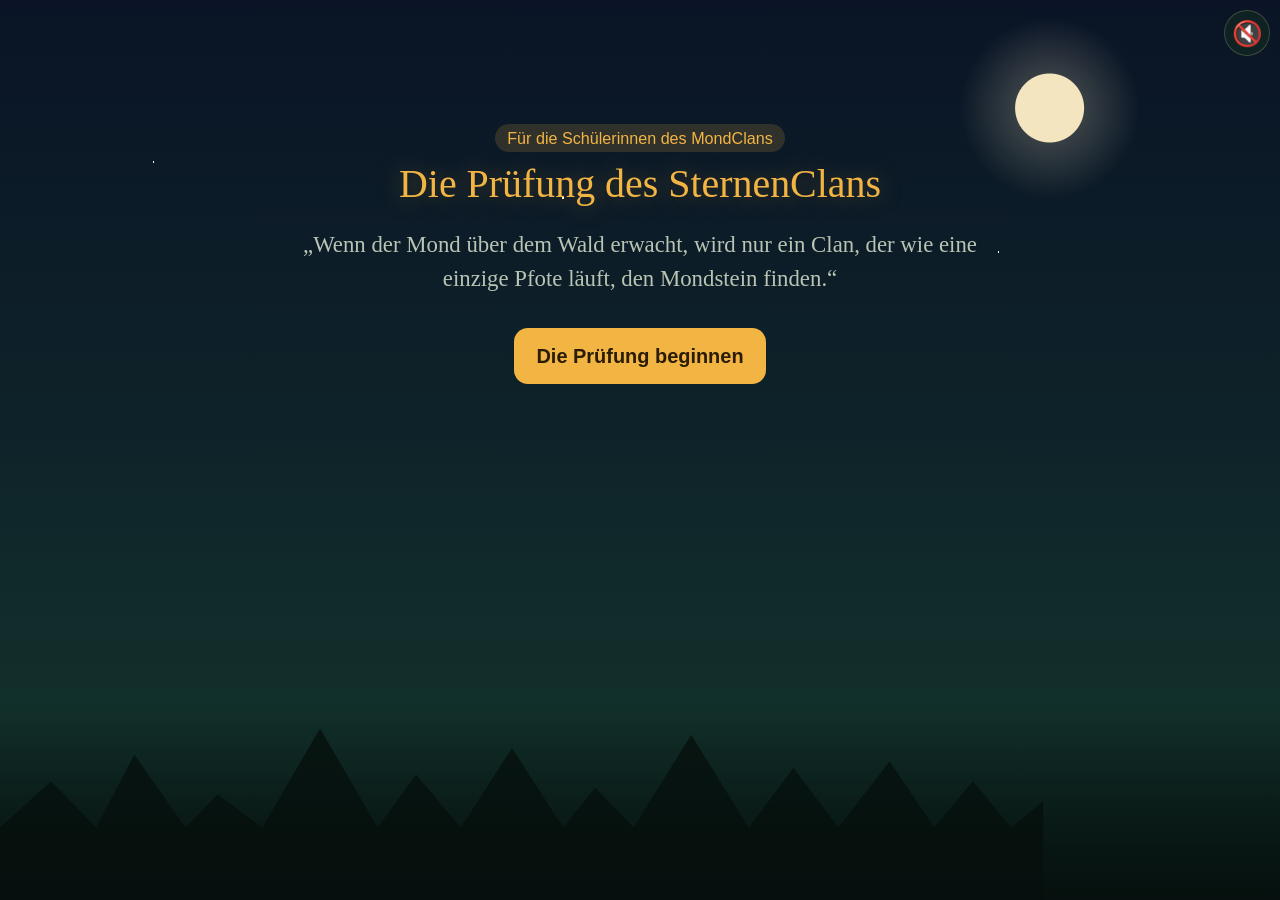
==== index.html @ c68325c2 "Die Prüfung des SternenClans – Schnitzeljagd-Web-App Co-Authored-By: Claude Opus 5.5 <noreply@anthro" ====
<!doctype html>
<html lang="de">
<head>
  <meta charset="utf-8">
  <meta name="robots" content="noindex, nofollow">
  <meta name="viewport" content="width=device-width, initial-scale=1, viewport-fit=cover">
  <meta name="theme-color" content="#0b1a1f">
  <meta name="apple-mobile-web-app-capable" content="yes">
  <title>Prüfung des SternenClans</title>
  <link rel="manifest" href="manifest.webmanifest">
  <link rel="icon" href="icon.svg" type="image/svg+xml">
  <link rel="apple-touch-icon" href="icon.svg">
  <link rel="stylesheet" href="css/style.css">
</head>
<body>
  <div class="sky" aria-hidden="true"></div>
  <button id="music" class="music-toggle" type="button">🔇</button>
  <main id="app" class="app"></main>
  <script src="js/lib/jsQR.js"></script>
  <script src="js/lib/qrcode.js"></script>
  <script type="module" src="js/app.js"></script>
</body>
</html>
---- css/style.css ----
:root {
  --night: #0b1a1f;
  --forest: #12302b;
  --moss: #1d4a3f;
  --card: rgba(16, 38, 36, 0.82);
  --card-line: rgba(242, 214, 140, 0.22);
  --text: #f3ead2;
  --muted: #b9c4b4;
  --gold: #f2b544;
  --gold-soft: rgba(242, 181, 68, 0.16);
  --star: #fff6d8;
  --ok: #7fd18b;
  --bad: #ff8a7a;
  --parchment: #efe1bd;
  --ink: #3a2a14;
  --radius: 18px;
  --serif: "Palatino Linotype", Palatino, "Book Antiqua", Georgia, serif;
  --sans: -apple-system, BlinkMacSystemFont, "Segoe UI", Roboto, sans-serif;
}

* { box-sizing: border-box; }

html { background: var(--night); }

html, body {
  margin: 0;
  min-height: 100%;
  color: var(--text);
  font-family: var(--sans);
  font-size: 19px;
  line-height: 1.5;
  -webkit-tap-highlight-color: transparent;
}

.sky {
  position: fixed;
  inset: 0;
  z-index: -1;
  background:
    radial-gradient(1.5px 1.5px at 12% 18%, var(--star) 50%, transparent 51%),
    radial-gradient(1px 1px at 28% 8%, var(--star) 50%, transparent 51%),
    radial-gradient(2px 2px at 44% 22%, var(--star) 50%, transparent 51%),
    radial-gradient(1px 1px at 63% 12%, var(--star) 50%, transparent 51%),
    radial-gradient(1.5px 1.5px at 78% 28%, var(--star) 50%, transparent 51%),
    radial-gradient(1px 1px at 90% 6%, var(--star) 50%, transparent 51%),
    radial-gradient(1px 1px at 6% 40%, var(--star) 50%, transparent 51%),
    radial-gradient(1.5px 1.5px at 55% 38%, var(--star) 50%, transparent 51%),
    radial-gradient(circle at 82% 12%, rgba(255, 240, 200, 0.95) 0 34px, rgba(255, 240, 200, 0.18) 35px, transparent 90px),
    linear-gradient(180deg, #0a1426 0%, #0e2229 45%, var(--forest) 80%, #0c241f 100%);
}

.sky::after {
  /* Waldsilhouette */
  content: "";
  position: absolute;
  left: 0; right: 0; bottom: 0;
  height: 22vh;
  background:
    linear-gradient(transparent, rgba(5, 14, 12, 0.9)),
    url("data:image/svg+xml,%3Csvg xmlns='http://www.w3.org/2000/svg' viewBox='0 0 200 60' preserveAspectRatio='none'%3E%3Cpath fill='%23081612' d='M0 60V38l8-14 7 14 6-22 8 22 5-10 7 10 9-30 9 30 6-16 7 16 8-24 8 24 5-12 6 12 9-28 9 28 7-18 7 18 8-20 7 20 6-14 6 14 5-8V60z'/%3E%3C/svg%3E") bottom / 100% 100% no-repeat;
}

.app {
  max-width: 760px;
  margin: 0 auto;
  padding: max(16px, env(safe-area-inset-top)) 16px calc(28vh + env(safe-area-inset-bottom));
}

h1, h2, h3 { font-family: var(--serif); font-weight: normal; line-height: 1.2; margin: 0 0 0.5em; }
h1 { font-size: 2.1rem; color: var(--gold); text-shadow: 0 0 24px rgba(242, 181, 68, 0.35); }
h2 { font-size: 1.6rem; color: var(--gold); }
h3 { font-size: 1.2rem; }
p { margin: 0 0 0.8em; }

.card {
  background: var(--card);
  border: 1px solid var(--card-line);
  border-radius: var(--radius);
  padding: 20px;
  margin: 0 0 16px;
  backdrop-filter: blur(6px);
  -webkit-backdrop-filter: blur(6px);
}

.story { font-family: var(--serif); font-size: 1.2rem; }

.chip {
  display: inline-block;
  padding: 2px 12px;
  border-radius: 99px;
  background: var(--gold-soft);
  color: var(--gold);
  font-size: 0.85rem;
  margin-bottom: 8px;
}

.muted { color: var(--muted); }
.center { text-align: center; }
.row { display: flex; gap: 12px; flex-wrap: wrap; align-items: center; }
.stack > * + * { margin-top: 12px; }

/* Buttons */
.btn {
  display: inline-flex;
  align-items: center;
  justify-content: center;
  gap: 8px;
  min-height: 56px;
  padding: 12px 22px;
  border: 0;
  border-radius: 14px;
  background: var(--gold);
  color: #2a1c05;
  font: 600 1.05rem var(--sans);
  text-decoration: none;
  cursor: pointer;
  touch-action: manipulation;
}
.btn:active { transform: scale(0.97); }
.btn[disabled] { opacity: 0.45; cursor: default; transform: none; }
.btn.ghost { background: transparent; color: var(--text); border: 1px solid var(--card-line); }
.btn.small { min-height: 42px; padding: 8px 14px; font-size: 0.9rem; }
.btn.block { width: 100%; }

/* Fortschritt */
.trail { display: flex; gap: 6px; justify-content: center; margin: 4px 0 16px; flex-wrap: wrap; }
.trail span {
  width: 34px; height: 34px;
  display: grid; place-items: center;
  border-radius: 50%;
  border: 1px solid var(--card-line);
  font-size: 0.95rem;
  opacity: 0.5;
}
.trail span.done { opacity: 1; background: var(--gold-soft); border-color: var(--gold); }
.trail span.here { opacity: 1; box-shadow: 0 0 0 3px rgba(242, 181, 68, 0.5); }

.path { list-style: none; padding: 0; margin: 0; }
.path li { display: flex; gap: 12px; align-items: center; padding: 10px 0; border-bottom: 1px solid var(--card-line); }
.path li:last-child { border-bottom: 0; }
.path .dot { width: 30px; text-align: center; }

/* Eingaben */
input, select {
  font: inherit;
  color: var(--text);
  background: rgba(0, 0, 0, 0.3);
  border: 1px solid var(--card-line);
  border-radius: 12px;
  padding: 12px 14px;
  min-height: 52px;
  width: 100%;
}
input:focus, select:focus { outline: 2px solid var(--gold); outline-offset: 1px; }

.slots { display: flex; flex-wrap: wrap; gap: 10px 6px; justify-content: center; }
.word { display: flex; flex-wrap: wrap; justify-content: center; gap: 6px; margin-right: 14px; }
.slot { display: flex; flex-direction: column; align-items: center; gap: 4px; }
.slot .glyph { font-size: 1.9rem; line-height: 1.2; }
.slot input {
  width: 46px; min-height: 50px; padding: 4px;
  text-align: center; text-transform: uppercase;
  font-size: 1.4rem; font-weight: 700;
}
.slot input.right { border-color: var(--ok); color: var(--ok); }
.slot input.wrong { border-color: var(--bad); color: var(--bad); }

.keytable {
  display: grid;
  grid-template-columns: repeat(auto-fill, minmax(62px, 1fr));
  gap: 6px;
  margin-top: 16px;
  font-size: 1.05rem;
}
.keytable div { background: rgba(0, 0, 0, 0.25); border-radius: 10px; padding: 6px 4px; text-align: center; }
.keytable b { color: var(--gold); margin-left: 4px; }

.option { display: block; width: 100%; text-align: left; margin-top: 8px; justify-content: flex-start; }
.option.picked { border-color: var(--gold); background: var(--gold-soft); color: var(--gold); }
.option.wrong { border-color: var(--bad); }

.parchment {
  background: var(--parchment);
  color: var(--ink);
  font-family: var(--serif);
  font-size: 1.15rem;
  border-radius: 6px 14px 8px 12px;
  padding: 18px 20px;
  margin-top: 12px;
  box-shadow: 0 6px 18px rgba(0, 0, 0, 0.35);
  cursor: pointer;
  border: 3px solid transparent;
  width: 100%;
  text-align: left;
}
.parchment small { display: block; text-align: right; font-style: italic; margin-top: 8px; opacity: 0.7; }
.parchment.wrong { border-color: var(--bad); }
.parchment.right { border-color: var(--ok); }

.herbs { list-style: none; padding: 0; margin: 0; }
.herbs li { padding: 6px 0; border-bottom: 1px dashed rgba(58, 42, 20, 0.25); }
.herbs li:last-child { border-bottom: 0; }

.bigsymbols { display: flex; justify-content: center; gap: 14px; font-size: 3rem; margin: 8px 0 4px; }

.feedback { min-height: 1.6em; margin-top: 10px; font-weight: 600; }
.feedback.bad { color: var(--bad); }
.feedback.ok { color: var(--ok); }

.shake { animation: shake 0.4s; }
@keyframes shake {
  25% { transform: translateX(-8px); }
  50% { transform: translateX(8px); }
  75% { transform: translateX(-4px); }
}

/* Erfolg */
.success { border-color: var(--gold); text-align: center; animation: glow 1.2s ease-out; }
.claw { font-size: 4rem; font-family: var(--serif); color: var(--gold); line-height: 1; margin: 8px 0; }
@keyframes glow {
  from { box-shadow: 0 0 0 0 rgba(242, 181, 68, 0.8); }
  to { box-shadow: 0 0 0 30px rgba(242, 181, 68, 0); }
}

.hint { border-left: 3px solid var(--gold); padding-left: 12px; margin-top: 10px; }

/* Scanner */
.scanner { position: relative; border-radius: var(--radius); overflow: hidden; background: #000; aspect-ratio: 1; }
.scanner video { width: 100%; height: 100%; object-fit: cover; display: block; }
.scanner::after {
  content: "";
  position: absolute; inset: 18%;
  border: 3px solid var(--gold);
  border-radius: 20px;
  box-shadow: 0 0 0 999px rgba(0, 0, 0, 0.35);
}

/* Zeremonie */
.ceremony .name { font-family: var(--serif); font-size: 2.6rem; color: var(--gold); margin: 12px 0; }
.ceremony .old { text-decoration: line-through; opacity: 0.6; font-size: 1.4rem; }
.reveal { animation: reveal 1.4s ease-out; }
@keyframes reveal {
  from { opacity: 0; transform: scale(0.6); filter: blur(8px); }
  to { opacity: 1; transform: none; filter: none; }
}

.player-row {
  display: grid;
  grid-template-columns: 1fr 1fr 1fr 1.1fr auto auto auto;
  gap: 6px;
  align-items: center;
  padding: 6px 0;
  border-bottom: 1px solid var(--card-line);
}
.player-row input, .player-row select { min-height: 44px; padding: 8px 10px; font-size: 0.95rem; }
.player-row .bday { display: flex; align-items: center; gap: 4px; white-space: nowrap; }
.player-row .bday input { width: auto; min-height: 0; }
.setup-qr { background: #fff; width: 220px; padding: 8px; border-radius: 10px; margin: 8px 0; }
.setup-qr svg { display: block; width: 100%; height: auto; }

@media (max-width: 700px) {
  .player-row { grid-template-columns: repeat(6, 1fr); }
  .player-row > input, .player-row > select { grid-column: span 3; }
  .player-row > .bday, .player-row > .btn { grid-column: span 2; justify-content: center; }
}

.music-toggle {
  position: fixed;
  top: max(10px, env(safe-area-inset-top));
  right: 10px;
  z-index: 10;
  width: 46px;
  height: 46px;
  border-radius: 50%;
  border: 1px solid var(--card-line);
  background: var(--card);
  font-size: 1.3rem;
  cursor: pointer;
}

/* Karte */
.map-card, .map-inline { display: block; padding: 8px; }
.map-inline { margin: 12px 0 0; border-radius: 12px; overflow: hidden; }
.territory { display: block; width: 100%; height: auto; border-radius: 10px; }
.target-pulse { animation: pulse 1.8s ease-out infinite; transform-box: fill-box; transform-origin: center; }
@keyframes pulse {
  from { transform: scale(0.8); opacity: 1; }
  to { transform: scale(2.4); opacity: 0; }
}
.trail-next { animation: march 1.2s linear infinite; }
@keyframes march { to { stroke-dashoffset: -16; } }

.scent-emoji { font-size: 4.5rem; line-height: 1.3; transition: transform 0.6s; margin: 44px 0 36px; }

/* Mondstein heben (Multitouch) */
.touchstone {
  --glow: 0;
  width: min(70vw, 340px);
  aspect-ratio: 1;
  margin: 16px auto;
  border-radius: 50%;
  display: grid;
  place-items: center;
  background: radial-gradient(circle at 40% 35%, #fffbe8, #d9e6f2 35%, #8fa7c4 70%, #4b5f7d);
  box-shadow: 0 0 calc(20px + var(--glow) * 60px) calc(var(--glow) * 20px) rgba(255, 246, 216, calc(0.3 + var(--glow) * 0.6));
  color: #1f2a3a;
  font: 700 1.6rem var(--sans);
  touch-action: none;
  user-select: none;
  -webkit-user-select: none;
  -webkit-touch-callout: none;
  transition: box-shadow 0.3s, transform 0.8s;
}
.touchstone.lifted { transform: translateY(-20px) scale(1.06); }

.gm-table { width: 100%; border-collapse: collapse; font-size: 0.9rem; }
.gm-table td, .gm-table th { text-align: left; padding: 8px 6px; border-bottom: 1px solid var(--card-line); vertical-align: top; }
.warn { color: var(--bad); font-weight: 600; }

@media (max-width: 480px) {
  html, body { font-size: 17px; }
  h1 { font-size: 1.7rem; }
  .slot input { width: 36px; min-height: 44px; font-size: 1.2rem; }
  .word { margin-right: 0; }
  .slot .glyph { font-size: 1.5rem; }
}

@media (prefers-reduced-motion: reduce) {
  * { animation: none !important; }
}
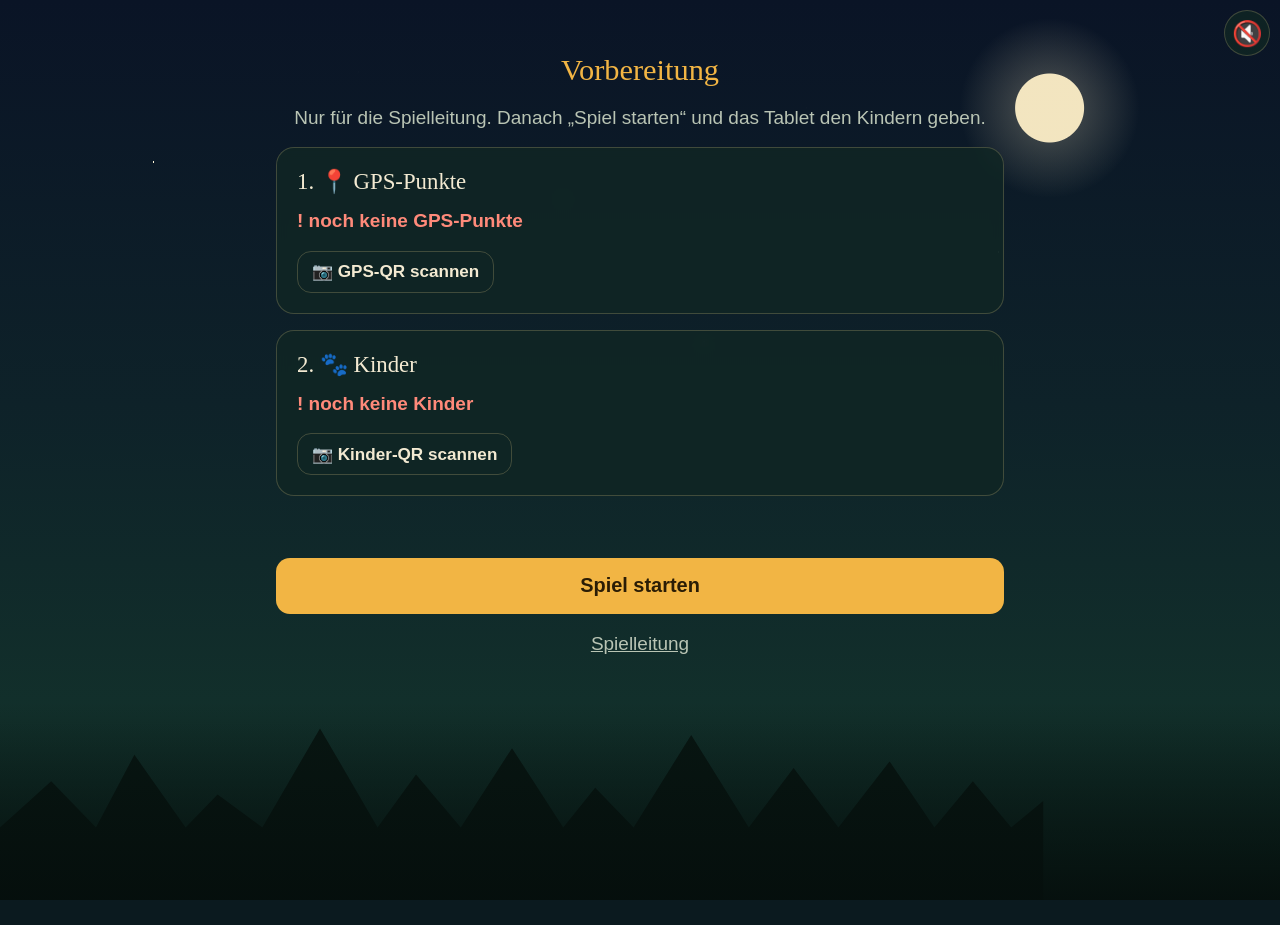
==== commit 3a337f17: "Tablet: Vollbild ohne System- und Adressleisten, Bildschirm bleibt an, installierbare App-Icons Co-A" ====
--- a/index.html
+++ b/index.html
@@ -9,7 +9,7 @@
   <title>Prüfung des SternenClans</title>
   <link rel="manifest" href="manifest.webmanifest">
   <link rel="icon" href="icon.svg" type="image/svg+xml">
-  <link rel="apple-touch-icon" href="icon.svg">
+  <link rel="apple-touch-icon" href="images/icons/icon-192.png">
   <link rel="stylesheet" href="css/style.css">
 </head>
 <body>
--- a/css/style.css
+++ b/css/style.css
@@ -138,7 +138,7 @@
 .path { list-style: none; padding: 0; margin: 0; }
 .path li { display: flex; gap: 12px; align-items: center; padding: 10px 0; border-bottom: 1px solid var(--card-line); }
 .path li:last-child { border-bottom: 0; }
-.path .dot { width: 30px; text-align: center; }
+.path .dot { width: 30px; flex-shrink: 0; text-align: center; }
 
 /* Eingaben */
 input, select {
@@ -152,11 +152,23 @@
   width: 100%;
 }
 input:focus, select:focus { outline: 2px solid var(--gold); outline-offset: 1px; }
+select {
+  -webkit-appearance: none;
+  appearance: none;
+  padding-right: 48px;
+  background-image: url("data:image/svg+xml,%3Csvg xmlns='http://www.w3.org/2000/svg' viewBox='0 0 12 8'%3E%3Cpath d='M1 1l5 5 5-5' fill='none' stroke='%23f2b544' stroke-width='2' stroke-linecap='round'/%3E%3C/svg%3E");
+  background-repeat: no-repeat;
+  background-position: right 18px center;
+  background-size: 14px 10px;
+}
+.answer-form { margin-top: 22px; }
 
 .slots { display: flex; flex-wrap: wrap; gap: 10px 6px; justify-content: center; }
 .word { display: flex; flex-wrap: wrap; justify-content: center; gap: 6px; margin-right: 14px; }
 .slot { display: flex; flex-direction: column; align-items: center; gap: 4px; }
 .slot .glyph { font-size: 1.9rem; line-height: 1.2; }
+.slot .role-label { display: block; font-size: 0.85rem; line-height: 1.2; color: var(--gold); }
+.slot .prey-photo { display: block; width: 56px; height: 56px; object-fit: cover; border-radius: 50%; border: 2px solid var(--gold, #d4a64a); }
 .slot input {
   width: 46px; min-height: 50px; padding: 4px;
   text-align: center; text-transform: uppercase;
@@ -246,22 +258,35 @@
 
 .player-row {
   display: grid;
-  grid-template-columns: 1fr 1fr 1fr 1.1fr auto auto auto;
+  grid-template-columns: 1fr auto 1fr 1fr 1.1fr auto auto;
   gap: 6px;
   align-items: center;
   padding: 6px 0;
   border-bottom: 1px solid var(--card-line);
 }
 .player-row input, .player-row select { min-height: 44px; padding: 8px 10px; font-size: 0.95rem; }
-.player-row .bday { display: flex; align-items: center; gap: 4px; white-space: nowrap; }
-.player-row .bday input { width: auto; min-height: 0; }
+.player-row .gender { display: flex; gap: 10px; white-space: nowrap; }
+.player-row .gender label { display: flex; align-items: center; gap: 3px; cursor: pointer; }
+.player-row .gender input { width: auto; min-height: 0; padding: 0; }
 .setup-qr { background: #fff; width: 220px; padding: 8px; border-radius: 10px; margin: 8px 0; }
+.setup-qr.big { width: min(360px, 100%); }
+.num { font-family: Georgia, 'Times New Roman', serif; color: var(--gold); font-weight: 700; letter-spacing: 0.05em; }
+.sep { display: inline-block; width: 0.75em; height: 0.75em; fill: var(--gold); margin: 0 0.45em; vertical-align: 0.02em; }
+.btn .num { color: inherit; }
+.btn .sep { fill: currentColor; opacity: 0.7; }
+.path .num { width: 2.6em; flex-shrink: 0; font-size: 0.9rem; opacity: 0.85; }
+.prep h3 { margin-top: 0; }
+.prep .ok { color: var(--ok); font-weight: 600; }
+.prep-list { margin: 4px 0 10px; padding-left: 18px; font-size: 0.9rem; }
 .setup-qr svg { display: block; width: 100%; height: auto; }
 
 @media (max-width: 700px) {
   .player-row { grid-template-columns: repeat(6, 1fr); }
   .player-row > input, .player-row > select { grid-column: span 3; }
-  .player-row > .bday, .player-row > .btn { grid-column: span 2; justify-content: center; }
+  .player-row > input[data-f="name"] { grid-column: span 4; }
+  .player-row > .gender { grid-column: span 2; justify-content: center; }
+  .player-row > select { grid-column: span 6; }
+  .player-row > .btn { grid-column: span 3; justify-content: center; }
 }
 
 .music-toggle {
@@ -313,6 +338,29 @@
 }
 .touchstone.lifted { transform: translateY(-20px) scale(1.06); }
 
+/* Testmodus */
+.preview-bar {
+  position: fixed;
+  left: 0; right: 0; bottom: 0;
+  z-index: 20;
+  display: grid;
+  grid-template-columns: auto 1fr auto;
+  gap: 10px;
+  align-items: center;
+  padding: 10px 12px calc(10px + env(safe-area-inset-bottom));
+  background: #3b2350;
+  border-top: 2px solid #b48ad6;
+  color: #f3e9ff;
+  font-size: 0.9rem;
+}
+.preview-bar .btn { min-height: 48px; min-width: 56px; }
+.preview-info { text-align: center; line-height: 1.35; }
+.preview-end { background: none; border: 0; color: #d9c2ee; text-decoration: underline; font: inherit; font-size: 0.8rem; margin-top: 2px; cursor: pointer; }
+
+.paper-note { font-family: var(--serif); font-size: 1.2rem; color: var(--gold); text-align: center; margin: 14px 0 6px; }
+.paper-fallback { margin: 40px 0 0; text-align: center; }
+.paper-fallback summary { font-size: 0.85rem; cursor: pointer; }
+
 .gm-table { width: 100%; border-collapse: collapse; font-size: 0.9rem; }
 .gm-table td, .gm-table th { text-align: left; padding: 8px 6px; border-bottom: 1px solid var(--card-line); vertical-align: top; }
 .warn { color: var(--bad); font-weight: 600; }
